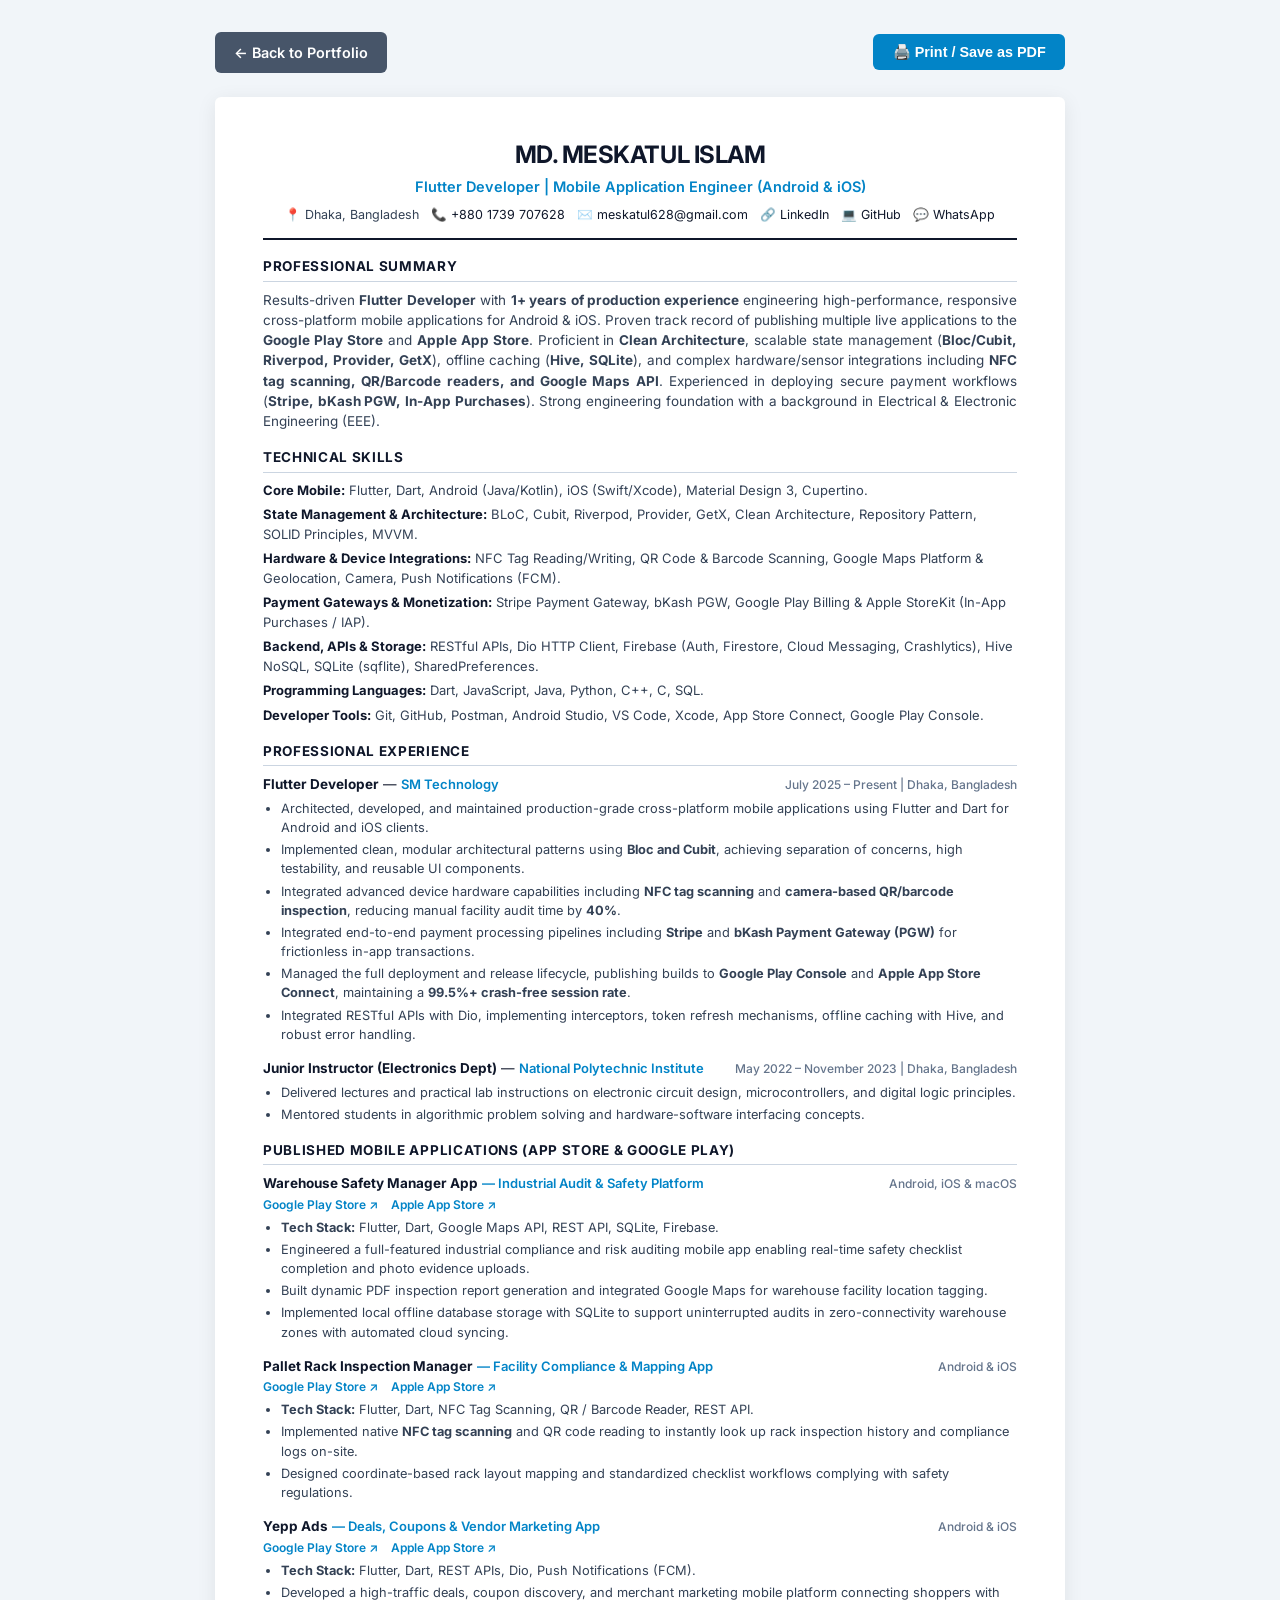
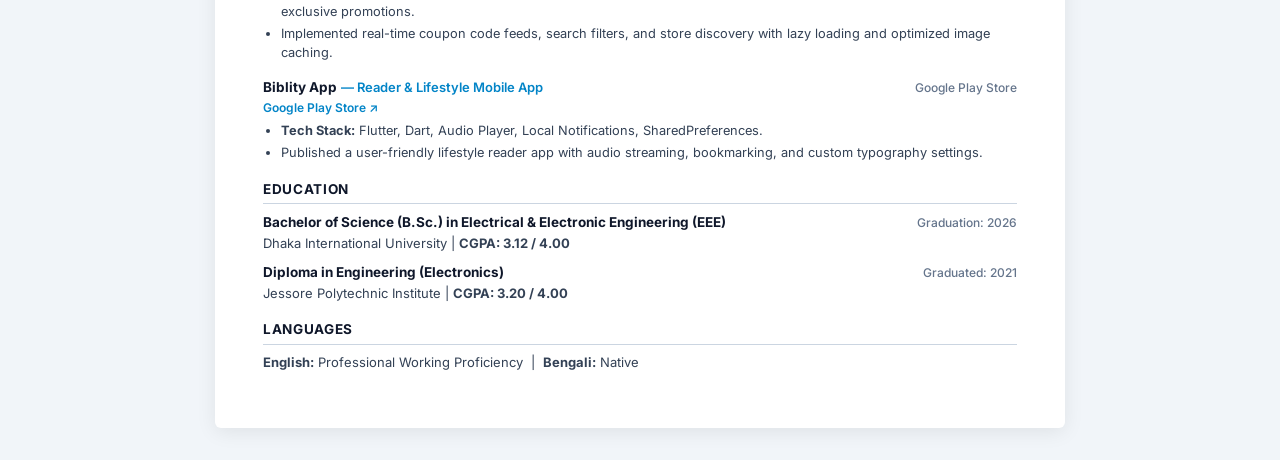
==== resume.html @ 26c40670 "feat: add new projects, portfolio assets, and resume documents with updated interaction logic" ====
<!DOCTYPE html>
<html lang="en">
<head>
    <meta charset="UTF-8">
    <meta name="viewport" content="width=device-width, initial-scale=1.0">
    <title>Md. Meskatul Islam - Flutter Developer Resume</title>
    <link rel="preconnect" href="https://fonts.googleapis.com">
    <link rel="preconnect" href="https://fonts.gstatic.com" crossorigin>
    <link href="https://fonts.googleapis.com/css2?family=Inter:wght@400;500;600;700&display=swap" rel="stylesheet">
    <style>
        :root {
            --primary: #0F172A;
            --secondary: #334155;
            --accent: #0284C7;
            --border: #CBD5E1;
            --bg: #FFFFFF;
        }

        * {
            box-sizing: border-box;
            margin: 0;
            padding: 0;
        }

        body {
            font-family: 'Inter', -apple-system, BlinkMacSystemFont, "Segoe UI", Roboto, sans-serif;
            color: var(--primary);
            background-color: #F1F5F9;
            line-height: 1.5;
            font-size: 13.5px;
            padding: 2rem 1rem;
        }

        .resume-page {
            max-width: 850px;
            margin: 0 auto;
            background: #FFFFFF;
            padding: 40px 48px;
            box-shadow: 0 4px 20px rgba(0,0,0,0.08);
            border-radius: 6px;
        }

        /* Top Action Bar (hidden when printing) */
        .action-bar {
            max-width: 850px;
            margin: 0 auto 1.5rem auto;
            display: flex;
            justify-content: space-between;
            align-items: center;
        }

        .btn-action {
            display: inline-flex;
            align-items: center;
            gap: 0.5rem;
            padding: 0.6rem 1.2rem;
            background: #0284C7;
            color: #FFFFFF;
            text-decoration: none;
            border-radius: 6px;
            font-weight: 600;
            font-size: 0.9rem;
            cursor: pointer;
            border: none;
            transition: background 0.2s;
        }

        .btn-action:hover {
            background: #0369A1;
        }

        .btn-back {
            background: #475569;
        }
        .btn-back:hover {
            background: #334155;
        }

        /* Resume Content */
        header {
            text-align: center;
            border-bottom: 2px solid var(--primary);
            padding-bottom: 14px;
            margin-bottom: 16px;
        }

        h1 {
            font-size: 24px;
            font-weight: 700;
            letter-spacing: -0.02em;
            color: var(--primary);
            text-transform: uppercase;
        }

        .job-title {
            font-size: 14.5px;
            font-weight: 600;
            color: var(--accent);
            margin: 3px 0 8px 0;
        }

        .contact-info {
            display: flex;
            justify-content: center;
            flex-wrap: wrap;
            gap: 12px;
            font-size: 12.5px;
            color: var(--secondary);
        }

        .contact-info a {
            color: var(--primary);
            text-decoration: none;
        }

        .contact-info a:hover {
            color: var(--accent);
            text-decoration: underline;
        }

        section {
            margin-bottom: 16px;
        }

        h2 {
            font-size: 13.5px;
            font-weight: 700;
            text-transform: uppercase;
            letter-spacing: 0.05em;
            color: var(--primary);
            border-bottom: 1px solid var(--border);
            padding-bottom: 4px;
            margin-bottom: 8px;
        }

        p {
            color: var(--secondary);
            text-align: justify;
        }

        .skills-list {
            list-style: none;
        }

        .skills-list li {
            margin-bottom: 5px;
            color: var(--secondary);
            font-size: 13px;
        }

        .skills-list strong {
            color: var(--primary);
        }

        .experience-item, .project-item {
            margin-bottom: 14px;
        }

        .item-header {
            display: flex;
            justify-content: space-between;
            align-items: baseline;
            margin-bottom: 2px;
        }

        .item-title {
            font-size: 13.5px;
            font-weight: 700;
            color: var(--primary);
        }

        .item-subtitle {
            font-size: 13px;
            font-weight: 600;
            color: var(--accent);
        }

        .item-date {
            font-size: 12px;
            font-weight: 500;
            color: #64748B;
        }

        .item-bullets {
            list-style-type: disc;
            padding-left: 18px;
            margin-top: 4px;
        }

        .item-bullets li {
            margin-bottom: 3px;
            color: var(--secondary);
            font-size: 12.8px;
        }

        .links-row {
            margin-top: 2px;
            font-size: 12px;
        }

        .links-row a {
            color: var(--accent);
            text-decoration: none;
            font-weight: 600;
            margin-right: 10px;
        }

        .links-row a:hover {
            text-decoration: underline;
        }

        @media print {
            body {
                background: #FFFFFF;
                padding: 0;
            }
            .action-bar {
                display: none !important;
            }
            .resume-page {
                box-shadow: none;
                padding: 0;
                max-width: 100%;
            }
            a {
                text-decoration: none !important;
                color: #0F172A !important;
            }
        }
    </style>
</head>
<body>

    <div class="action-bar">
        <a href="index.html" class="btn-action btn-back">← Back to Portfolio</a>
        <button onclick="window.print()" class="btn-action">🖨️ Print / Save as PDF</button>
    </div>

    <div class="resume-page">
        <header>
            <h1>Md. Meskatul Islam</h1>
            <div class="job-title">Flutter Developer | Mobile Application Engineer (Android & iOS)</div>
            <div class="contact-info">
                <span>📍 Dhaka, Bangladesh</span>
                <span>📞 <a href="tel:+8801739707628">+880 1739 707628</a></span>
                <span>✉️ <a href="mailto:meskatul628@gmail.com">meskatul628@gmail.com</a></span>
                <span>🔗 <a href="https://www.linkedin.com/in/md-meskatul-islam-617873212/" target="_blank">LinkedIn</a></span>
                <span>💻 <a href="https://github.com/Meskatul628" target="_blank">GitHub</a></span>
                <span>💬 <a href="https://wa.me/8801739707628" target="_blank">WhatsApp</a></span>
            </div>
        </header>

        <!-- Professional Summary -->
        <section>
            <h2>Professional Summary</h2>
            <p>
                Results-driven <strong>Flutter Developer</strong> with <strong>1+ years of production experience</strong> engineering high-performance, responsive cross-platform mobile applications for Android & iOS. Proven track record of publishing multiple live applications to the <strong>Google Play Store</strong> and <strong>Apple App Store</strong>. Proficient in <strong>Clean Architecture</strong>, scalable state management (<strong>Bloc/Cubit, Riverpod, Provider, GetX</strong>), offline caching (<strong>Hive, SQLite</strong>), and complex hardware/sensor integrations including <strong>NFC tag scanning, QR/Barcode readers, and Google Maps API</strong>. Experienced in deploying secure payment workflows (<strong>Stripe, bKash PGW, In-App Purchases</strong>). Strong engineering foundation with a background in Electrical & Electronic Engineering (EEE).
            </p>
        </section>

        <!-- Technical Skills -->
        <section>
            <h2>Technical Skills</h2>
            <ul class="skills-list">
                <li><strong>Core Mobile:</strong> Flutter, Dart, Android (Java/Kotlin), iOS (Swift/Xcode), Material Design 3, Cupertino.</li>
                <li><strong>State Management & Architecture:</strong> BLoC, Cubit, Riverpod, Provider, GetX, Clean Architecture, Repository Pattern, SOLID Principles, MVVM.</li>
                <li><strong>Hardware & Device Integrations:</strong> NFC Tag Reading/Writing, QR Code & Barcode Scanning, Google Maps Platform & Geolocation, Camera, Push Notifications (FCM).</li>
                <li><strong>Payment Gateways & Monetization:</strong> Stripe Payment Gateway, bKash PGW, Google Play Billing & Apple StoreKit (In-App Purchases / IAP).</li>
                <li><strong>Backend, APIs & Storage:</strong> RESTful APIs, Dio HTTP Client, Firebase (Auth, Firestore, Cloud Messaging, Crashlytics), Hive NoSQL, SQLite (sqflite), SharedPreferences.</li>
                <li><strong>Programming Languages:</strong> Dart, JavaScript, Java, Python, C++, C, SQL.</li>
                <li><strong>Developer Tools:</strong> Git, GitHub, Postman, Android Studio, VS Code, Xcode, App Store Connect, Google Play Console.</li>
            </ul>
        </section>

        <!-- Professional Experience -->
        <section>
            <h2>Professional Experience</h2>
            
            <div class="experience-item">
                <div class="item-header">
                    <div>
                        <span class="item-title">Flutter Developer</span> — <span class="item-subtitle">SM Technology</span>
                    </div>
                    <span class="item-date">July 2025 – Present | Dhaka, Bangladesh</span>
                </div>
                <ul class="item-bullets">
                    <li>Architected, developed, and maintained production-grade cross-platform mobile applications using Flutter and Dart for Android and iOS clients.</li>
                    <li>Implemented clean, modular architectural patterns using <strong>Bloc and Cubit</strong>, achieving separation of concerns, high testability, and reusable UI components.</li>
                    <li>Integrated advanced device hardware capabilities including <strong>NFC tag scanning</strong> and <strong>camera-based QR/barcode inspection</strong>, reducing manual facility audit time by <strong>40%</strong>.</li>
                    <li>Integrated end-to-end payment processing pipelines including <strong>Stripe</strong> and <strong>bKash Payment Gateway (PGW)</strong> for frictionless in-app transactions.</li>
                    <li>Managed the full deployment and release lifecycle, publishing builds to <strong>Google Play Console</strong> and <strong>Apple App Store Connect</strong>, maintaining a <strong>99.5%+ crash-free session rate</strong>.</li>
                    <li>Integrated RESTful APIs with Dio, implementing interceptors, token refresh mechanisms, offline caching with Hive, and robust error handling.</li>
                </ul>
            </div>

            <div class="experience-item">
                <div class="item-header">
                    <div>
                        <span class="item-title">Junior Instructor (Electronics Dept)</span> — <span class="item-subtitle">National Polytechnic Institute</span>
                    </div>
                    <span class="item-date">May 2022 – November 2023 | Dhaka, Bangladesh</span>
                </div>
                <ul class="item-bullets">
                    <li>Delivered lectures and practical lab instructions on electronic circuit design, microcontrollers, and digital logic principles.</li>
                    <li>Mentored students in algorithmic problem solving and hardware-software interfacing concepts.</li>
                </ul>
            </div>
        </section>

        <!-- Live Store Applications -->
        <section>
            <h2>Published Mobile Applications (App Store & Google Play)</h2>

            <div class="project-item">
                <div class="item-header">
                    <div>
                        <span class="item-title">Warehouse Safety Manager App</span>
                        <span class="item-subtitle"> — Industrial Audit & Safety Platform</span>
                    </div>
                    <span class="item-date">Android, iOS & macOS</span>
                </div>
                <div class="links-row">
                    <a href="https://play.google.com/store/apps/details?id=com.warehousesafety.manager" target="_blank">Google Play Store ↗</a>
                    <a href="https://apps.apple.com/us/app/warehouse-safety-manager-app/id6796285782" target="_blank">Apple App Store ↗</a>
                </div>
                <ul class="item-bullets">
                    <li><strong>Tech Stack:</strong> Flutter, Dart, Google Maps API, REST API, SQLite, Firebase.</li>
                    <li>Engineered a full-featured industrial compliance and risk auditing mobile app enabling real-time safety checklist completion and photo evidence uploads.</li>
                    <li>Built dynamic PDF inspection report generation and integrated Google Maps for warehouse facility location tagging.</li>
                    <li>Implemented local offline database storage with SQLite to support uninterrupted audits in zero-connectivity warehouse zones with automated cloud syncing.</li>
                </ul>
            </div>

            <div class="project-item">
                <div class="item-header">
                    <div>
                        <span class="item-title">Pallet Rack Inspection Manager</span>
                        <span class="item-subtitle"> — Facility Compliance & Mapping App</span>
                    </div>
                    <span class="item-date">Android & iOS</span>
                </div>
                <div class="links-row">
                    <a href="https://play.google.com/store/apps/details?id=com.app.dti" target="_blank">Google Play Store ↗</a>
                    <a href="https://apps.apple.com/us/app/pallet-rack-inspection-manager/id6796648736" target="_blank">Apple App Store ↗</a>
                </div>
                <ul class="item-bullets">
                    <li><strong>Tech Stack:</strong> Flutter, Dart, NFC Tag Scanning, QR / Barcode Reader, REST API.</li>
                    <li>Implemented native <strong>NFC tag scanning</strong> and QR code reading to instantly look up rack inspection history and compliance logs on-site.</li>
                    <li>Designed coordinate-based rack layout mapping and standardized checklist workflows complying with safety regulations.</li>
                </ul>
            </div>

            <div class="project-item">
                <div class="item-header">
                    <div>
                        <span class="item-title">Yepp Ads</span>
                        <span class="item-subtitle"> — Deals, Coupons & Vendor Marketing App</span>
                    </div>
                    <span class="item-date">Android & iOS</span>
                </div>
                <div class="links-row">
                    <a href="https://play.google.com/store/apps/details?id=agency.beuptech.yepp" target="_blank">Google Play Store ↗</a>
                    <a href="https://apps.apple.com/us/app/yepp-ads/id6760607013" target="_blank">Apple App Store ↗</a>
                </div>
                <ul class="item-bullets">
                    <li><strong>Tech Stack:</strong> Flutter, Dart, REST APIs, Dio, Push Notifications (FCM).</li>
                    <li>Developed a high-traffic deals, coupon discovery, and merchant marketing mobile platform connecting shoppers with exclusive promotions.</li>
                    <li>Implemented real-time coupon code feeds, search filters, and store discovery with lazy loading and optimized image caching.</li>
                </ul>
            </div>

            <div class="project-item">
                <div class="item-header">
                    <div>
                        <span class="item-title">Biblity App</span>
                        <span class="item-subtitle"> — Reader & Lifestyle Mobile App</span>
                    </div>
                    <span class="item-date">Google Play Store</span>
                </div>
                <div class="links-row">
                    <a href="https://play.google.com/store/apps/details?id=com.biblity.appity" target="_blank">Google Play Store ↗</a>
                </div>
                <ul class="item-bullets">
                    <li><strong>Tech Stack:</strong> Flutter, Dart, Audio Player, Local Notifications, SharedPreferences.</li>
                    <li>Published a user-friendly lifestyle reader app with audio streaming, bookmarking, and custom typography settings.</li>
                </ul>
            </div>
        </section>

        <!-- Education -->
        <section>
            <h2>Education</h2>
            <div class="experience-item" style="margin-bottom: 8px;">
                <div class="item-header">
                    <div>
                        <span class="item-title">Bachelor of Science (B.Sc.) in Electrical & Electronic Engineering (EEE)</span>
                    </div>
                    <span class="item-date">Graduation: 2026</span>
                </div>
                <div style="font-size: 13px; color: var(--secondary);">
                    Dhaka International University | <strong>CGPA: 3.12 / 4.00</strong>
                </div>
            </div>
            <div class="experience-item">
                <div class="item-header">
                    <div>
                        <span class="item-title">Diploma in Engineering (Electronics)</span>
                    </div>
                    <span class="item-date">Graduated: 2021</span>
                </div>
                <div style="font-size: 13px; color: var(--secondary);">
                    Jessore Polytechnic Institute | <strong>CGPA: 3.20 / 4.00</strong>
                </div>
            </div>
        </section>

        <!-- Languages -->
        <section>
            <h2>Languages</h2>
            <p style="font-size: 13px;">
                <strong>English:</strong> Professional Working Proficiency &nbsp;|&nbsp; <strong>Bengali:</strong> Native
            </p>
        </section>
    </div>

</body>
</html>
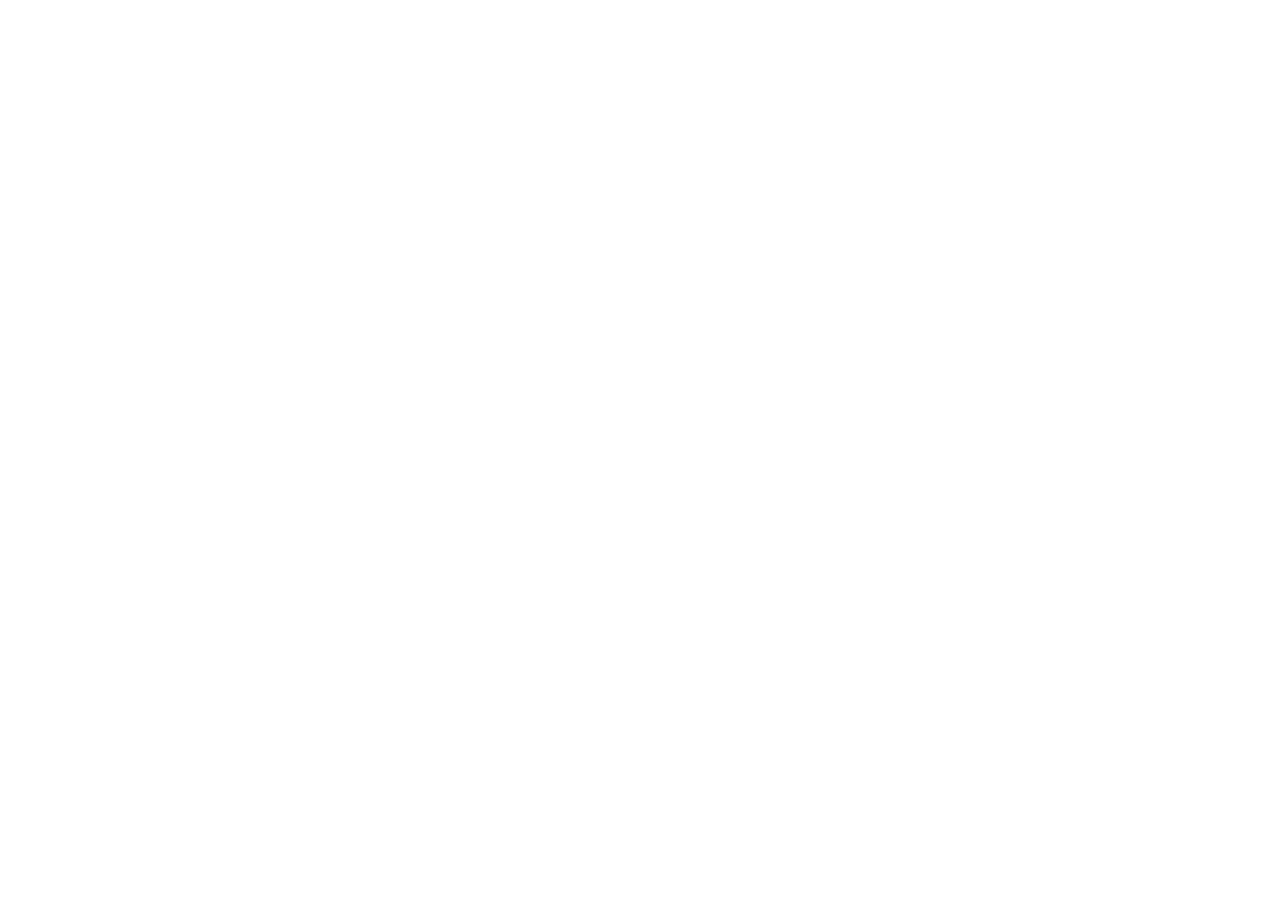
==== commit 901ed864: "feat: add resume PDF asset and update resume links to Google Drive" ====
--- a/resume.html
+++ b/resume.html
@@ -3,6 +3,10 @@
 <head>
     <meta charset="UTF-8">
     <meta name="viewport" content="width=device-width, initial-scale=1.0">
+    <meta http-equiv="refresh" content="0; url=https://drive.google.com/file/d/1UNZRNy3ls4xVI83RO0rca_ndgD6ZBlLS/view?usp=sharing">
+    <script>
+        window.location.replace("https://drive.google.com/file/d/1UNZRNy3ls4xVI83RO0rca_ndgD6ZBlLS/view?usp=sharing");
+    </script>
     <title>Md. Meskatul Islam - Flutter Developer Resume</title>
     <link rel="preconnect" href="https://fonts.googleapis.com">
     <link rel="preconnect" href="https://fonts.gstatic.com" crossorigin>
@@ -62,11 +66,12 @@
             font-size: 0.9rem;
             cursor: pointer;
             border: none;
-            transition: background 0.2s;
+            transition: all 0.2s ease;
         }
 
         .btn-action:hover {
             background: #0369A1;
+            transform: translateY(-1px);
         }
 
         .btn-back {
@@ -231,10 +236,6 @@
 </head>
 <body>
 
-    <div class="action-bar">
-        <a href="index.html" class="btn-action btn-back">← Back to Portfolio</a>
-        <button onclick="window.print()" class="btn-action">🖨️ Print / Save as PDF</button>
-    </div>
 
     <div class="resume-page">
         <header>
